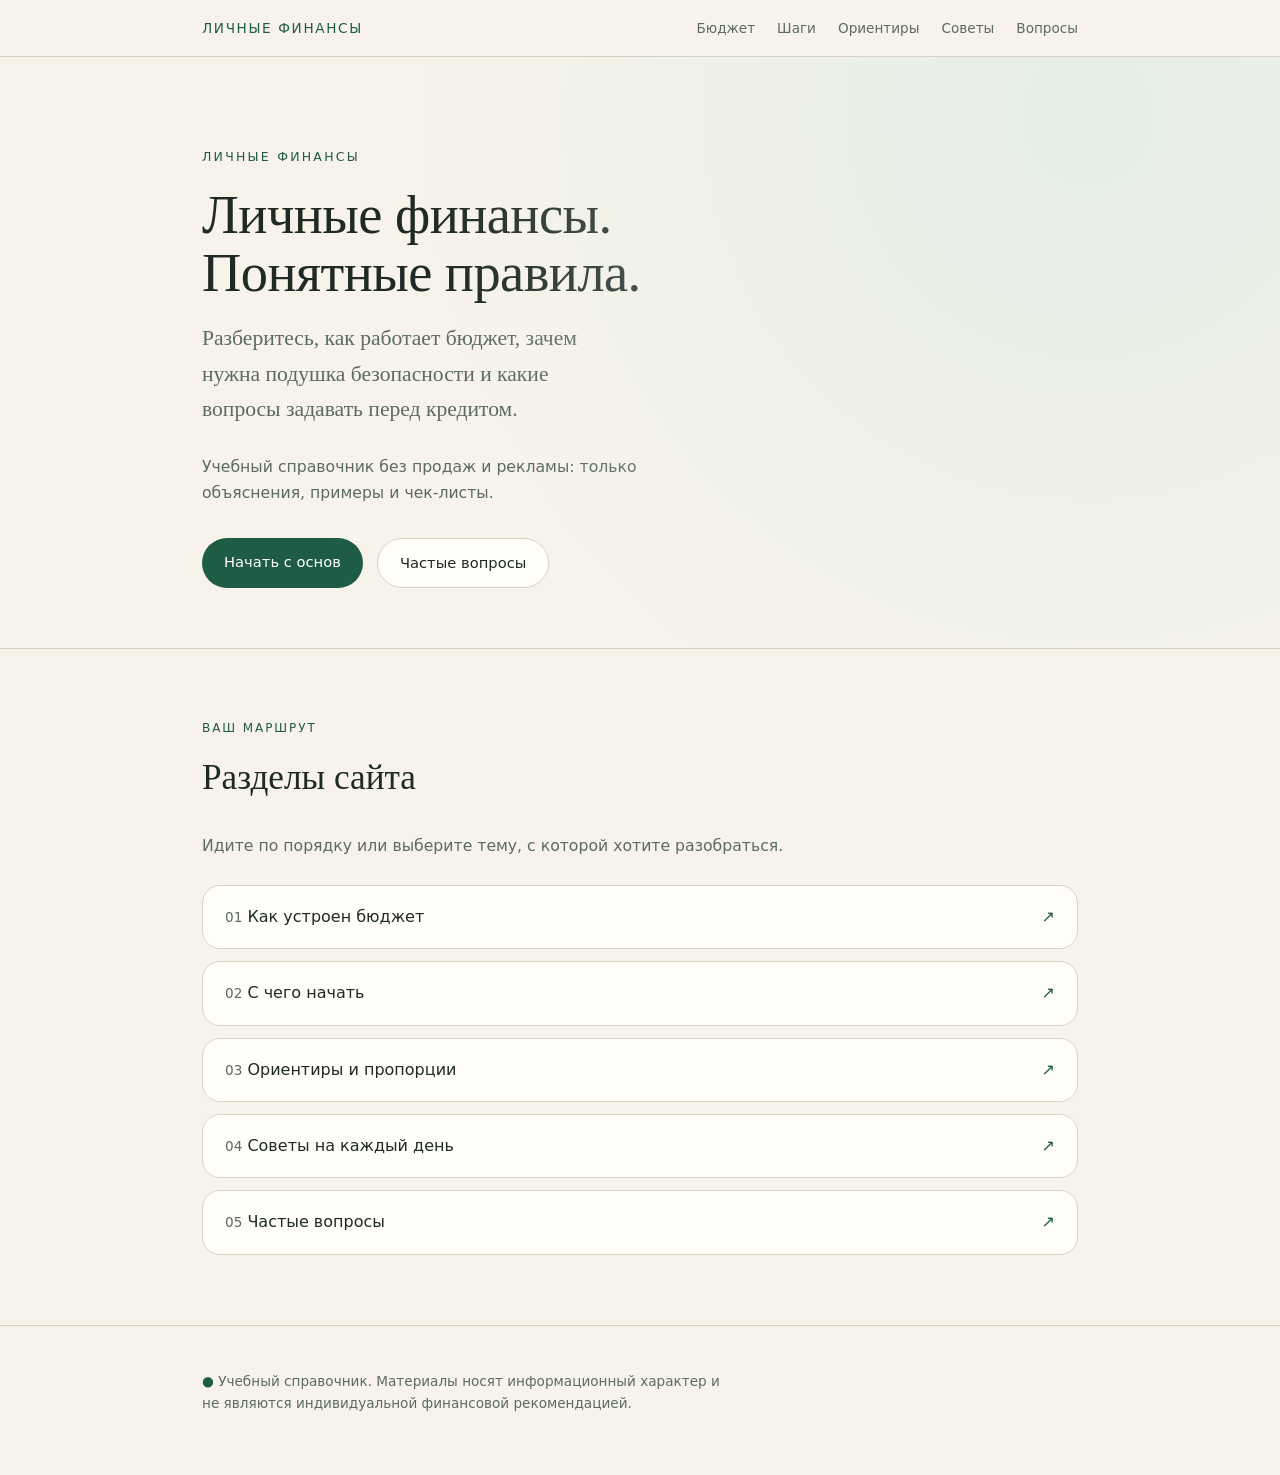
==== index.html @ f26d4067 "Add files via upload" ====
<!DOCTYPE html>
<html lang="ru">
<head>
<meta charset="UTF-8">
<meta name="viewport" content="width=device-width, initial-scale=1.0">
<title>Личные финансы. Понятные правила.</title>
<link rel="stylesheet" href="css.css">
</head>
<body>
<div id="progress"></div>

<nav class="top">
  <div class="wrap">
    <a class="brand" href="index.html">Личные финансы</a>
    <div class="navlinks">
      <a href="budget.html">Бюджет</a>
      <a href="steps.html">Шаги</a>
      <a href="compare.html">Ориентиры</a>
      <a href="tips.html">Советы</a>
      <a href="faq.html">Вопросы</a>
    </div>
  </div>
</nav>

<header class="hero">
  <div class="wrap">
    <div class="eyebrow reveal">Личные финансы</div>
    <h1 class="reveal d1">Личные финансы.<br>Понятные правила.</h1>
    <p class="sub reveal d2">Разберитесь, как работает бюджет, зачем нужна подушка безопасности и какие вопросы задавать перед кредитом.</p>
    <p class="lead reveal d3">Учебный справочник без продаж и рекламы: только объяснения, примеры и чек-листы.</p>
    <div class="hero-actions reveal d3">
      <a class="btn btn-primary" href="budget.html">Начать с основ</a>
      <a class="btn btn-ghost" href="faq.html">Частые вопросы</a>
    </div>
  </div>
</header>

<section>
  <div class="wrap">
    <div class="kicker reveal">Ваш маршрут</div>
    <h2 class="reveal d1">Разделы сайта</h2>
    <p class="lead reveal d1">Идите по порядку или выберите тему, с которой хотите разобраться.</p>
    <ul class="route-list">
      <li class="reveal d1"><a href="budget.html"><span><span class="num">01</span> Как устроен бюджет</span><span class="arrow">↗</span></a></li>
      <li class="reveal d1"><a href="steps.html"><span><span class="num">02</span> С чего начать</span><span class="arrow">↗</span></a></li>
      <li class="reveal d2"><a href="compare.html"><span><span class="num">03</span> Ориентиры и пропорции</span><span class="arrow">↗</span></a></li>
      <li class="reveal d2"><a href="tips.html"><span><span class="num">04</span> Советы на каждый день</span><span class="arrow">↗</span></a></li>
      <li class="reveal d3"><a href="faq.html"><span><span class="num">05</span> Частые вопросы</span><span class="arrow">↗</span></a></li>
    </ul>
  </div>
</section>

<footer>
  <div class="wrap">
    <p><span class="dot">●</span> Учебный справочник. Материалы носят информационный характер и не являются индивидуальной финансовой рекомендацией.</p>
  </div>
</footer>

<a href="#" class="totop" id="totop" aria-label="Наверх">↑</a>
<script src="js.js"></script>
</body>
</html>
---- css.css ----
:root{
  --bg:#f7f3ea;--paper:#fffdf8;--ink:#1f2a24;--muted:#5c6b62;
  --accent:#1e5c46;--accent-2:#c47a3d;--accent-soft:#dcece3;
  --line:#d9d2c3;--radius:18px;--shadow:0 10px 30px rgba(31,42,36,.08);
}
*{box-sizing:border-box;margin:0;padding:0}
html{scroll-behavior:smooth}
body{background:var(--bg);color:var(--ink);font-family:"Georgia","Times New Roman",serif;line-height:1.65;-webkit-font-smoothing:antialiased;overflow-x:hidden}
.wrap{max-width:920px;margin:0 auto;padding:0 22px}
a{color:var(--accent)}

#progress{position:fixed;top:0;left:0;height:3px;width:0%;background:linear-gradient(90deg,var(--accent),var(--accent-2));z-index:100;transition:width .1s linear}

nav.top{position:sticky;top:0;z-index:90;background:rgba(247,243,234,.85);backdrop-filter:blur(10px);border-bottom:1px solid var(--line)}
nav.top .wrap{display:flex;align-items:center;justify-content:space-between;height:56px}
.brand{font-family:system-ui,sans-serif;font-size:.85rem;letter-spacing:.12em;text-transform:uppercase;color:var(--accent);text-decoration:none}
.navlinks{display:flex;gap:22px}
.navlinks a{font-family:system-ui,sans-serif;font-size:.85rem;text-decoration:none;color:var(--muted);transition:color .2s;position:relative}
.navlinks a::after{content:"";position:absolute;left:0;bottom:-4px;height:2px;width:0;background:var(--accent);transition:width .25s}
.navlinks a:hover,.navlinks a.active{color:var(--accent)}
.navlinks a:hover::after,.navlinks a.active::after{width:100%}
@media(max-width:680px){.navlinks{display:none}}

.hero{padding:90px 0 60px;border-bottom:1px solid var(--line);position:relative}
.hero::before{content:"";position:absolute;inset:0;pointer-events:none;background:radial-gradient(circle at 85% 10%,var(--accent-soft),transparent 55%);opacity:.7}
.eyebrow{font-family:system-ui,sans-serif;font-size:.78rem;letter-spacing:.18em;text-transform:uppercase;color:var(--accent);margin-bottom:18px}
h1{font-size:clamp(2rem,5vw,3.4rem);line-height:1.08;font-weight:400;letter-spacing:-.01em}
.hero .sub{font-size:clamp(1.05rem,2.4vw,1.35rem);color:var(--muted);margin-top:18px;max-width:36ch}
.hero .lead{margin-top:26px;max-width:54ch;font-family:system-ui,sans-serif;font-size:.98rem;color:var(--muted)}
.hero-actions{margin-top:32px;display:flex;gap:14px;flex-wrap:wrap}
.btn{font-family:system-ui,sans-serif;font-size:.92rem;text-decoration:none;padding:12px 22px;border-radius:999px;transition:transform .2s,box-shadow .2s,background .2s;display:inline-block}
.btn-primary{background:var(--accent);color:#fff}
.btn-primary:hover{transform:translateY(-2px);box-shadow:0 8px 20px rgba(30,92,70,.3)}
.btn-ghost{border:1px solid var(--line);color:var(--ink);background:var(--paper)}
.btn-ghost:hover{border-color:var(--accent);transform:translateY(-2px)}

section{padding:70px 0;border-bottom:1px solid var(--line)}
.kicker{font-family:system-ui,sans-serif;font-size:.75rem;letter-spacing:.16em;text-transform:uppercase;color:var(--accent);margin-bottom:10px}
h2{font-size:clamp(1.5rem,3.5vw,2.2rem);font-weight:400;margin-bottom:26px}
.lead{font-family:system-ui,sans-serif;font-size:.98rem;color:var(--muted);max-width:60ch;margin-bottom:26px}

.reveal{opacity:0;transform:translateY(28px);transition:opacity .7s ease,transform .7s ease}
.reveal.visible{opacity:1;transform:none}
.reveal.d1{transition-delay:.08s}.reveal.d2{transition-delay:.16s}.reveal.d3{transition-delay:.24s}

.how{display:grid;grid-template-columns:repeat(3,1fr);gap:18px}
@media(max-width:760px){.how{grid-template-columns:1fr}}
.card{background:var(--paper);border:1px solid var(--line);border-radius:var(--radius);padding:24px;transition:transform .25s,box-shadow .25s,border-color .25s}
.card:hover{transform:translateY(-4px);box-shadow:var(--shadow);border-color:var(--accent)}
.card .label{font-family:system-ui,sans-serif;font-size:.72rem;letter-spacing:.14em;text-transform:uppercase;color:var(--muted);margin-bottom:8px}
.card .value{font-size:1.15rem;margin-bottom:6px}
.card .note{font-family:system-ui,sans-serif;font-size:.88rem;color:var(--muted)}
.condition{margin-top:20px;background:var(--accent-soft);border-left:3px solid var(--accent);border-radius:8px;padding:14px 18px;font-family:system-ui,sans-serif;font-size:.92rem}

.steps{display:grid;gap:14px}
.step{display:grid;grid-template-columns:56px 1fr;gap:18px;align-items:start;background:var(--paper);border:1px solid var(--line);border-radius:var(--radius);padding:22px;transition:transform .25s,box-shadow .25s,border-color .25s}
.step:hover{transform:translateX(4px);border-color:var(--accent);box-shadow:var(--shadow)}
.step .num{font-family:system-ui,sans-serif;font-size:1.4rem;color:var(--accent);width:48px;height:48px;border-radius:50%;background:var(--accent-soft);display:flex;align-items:center;justify-content:center;font-weight:600}
.step h3{font-size:1.1rem;font-weight:400;margin-bottom:4px}
.step p{font-family:system-ui,sans-serif;font-size:.9rem;color:var(--muted)}

.route-list{list-style:none;display:grid;gap:12px}
.route-list li a{display:flex;align-items:center;justify-content:space-between;gap:14px;background:var(--paper);border:1px solid var(--line);border-radius:var(--radius);padding:18px 22px;text-decoration:none;color:var(--ink);font-family:system-ui,sans-serif;font-size:1rem;transition:.22s}
.route-list li a:hover{border-color:var(--accent);transform:translateY(-2px);box-shadow:var(--shadow)}
.route-list .num{color:var(--muted);font-size:.85rem;min-width:2.2em}
.route-list .arrow{color:var(--accent);transition:transform .22s}
.route-list li a:hover .arrow{transform:translate(3px,-3px)}

.compare{width:100%;border-collapse:collapse;font-family:system-ui,sans-serif;font-size:.92rem;background:var(--paper);border-radius:var(--radius);overflow:hidden;border:1px solid var(--line)}
.compare th,.compare td{padding:14px 18px;text-align:left;border-bottom:1px solid var(--line)}
.compare th{background:var(--accent-soft);color:var(--accent);font-weight:600;font-size:.82rem;letter-spacing:.04em;text-transform:uppercase}
.compare tr:last-child td{border-bottom:none}
.compare tbody tr{transition:background .2s}
.compare tbody tr:hover{background:#fbf8f1}

.faq{display:grid;gap:14px}
details{background:var(--paper);border:1px solid var(--line);border-radius:var(--radius);padding:18px 22px;transition:border-color .25s,box-shadow .25s}
details:hover{border-color:var(--accent)}
details[open]{border-color:var(--accent);box-shadow:var(--shadow)}
summary{cursor:pointer;font-size:1.05rem;list-style:none;display:flex;justify-content:space-between;gap:16px;align-items:center}
summary::-webkit-details-marker{display:none}
summary::after{content:"+";color:var(--accent);font-family:system-ui,sans-serif;font-size:1.3rem;transition:transform .25s}
details[open] summary::after{content:"−"}
details p{margin-top:12px;font-family:system-ui,sans-serif;font-size:.95rem;color:var(--muted);animation:fade .3s ease}
@keyframes fade{from{opacity:0;transform:translateY(-4px)}to{opacity:1;transform:none}}

.tips{display:grid;grid-template-columns:repeat(2,1fr);gap:16px}
@media(max-width:640px){.tips{grid-template-columns:1fr}}
.tip{background:var(--paper);border:1px solid var(--line);border-radius:var(--radius);padding:20px;transition:transform .25s,border-color .25s}
.tip:hover{transform:translateY(-3px);border-color:var(--accent-2)}
.tip .icon{font-size:1.4rem;margin-bottom:8px;display:block}
.tip h4{font-size:1rem;font-weight:400;margin-bottom:6px}
.tip p{font-family:system-ui,sans-serif;font-size:.86rem;color:var(--muted)}

.sources{display:inline-block;margin-top:26px;font-family:system-ui,sans-serif;font-size:.92rem;text-decoration:none;border-bottom:1px solid currentColor;padding-bottom:1px;transition:color .2s}
.sources:hover{color:var(--accent-2)}

.pagenav{display:flex;justify-content:space-between;gap:14px;padding:40px 0;flex-wrap:wrap}
.pagenav a{font-family:system-ui,sans-serif;font-size:.9rem;text-decoration:none;color:var(--accent);border:1px solid var(--line);border-radius:999px;padding:10px 18px;background:var(--paper);transition:.2s}
.pagenav a:hover{border-color:var(--accent);transform:translateY(-2px)}

footer{padding:44px 0 60px}
footer p{font-family:system-ui,sans-serif;font-size:.85rem;color:var(--muted);max-width:60ch}
footer .dot{color:var(--accent)}
.totop{position:fixed;right:22px;bottom:22px;width:44px;height:44px;border-radius:50%;background:var(--accent);color:#fff;display:flex;align-items:center;justify-content:center;text-decoration:none;font-size:1.2rem;box-shadow:0 8px 20px rgba(30,92,70,.3);opacity:0;pointer-events:none;transition:opacity .3s,transform .3s;z-index:95}
.totop.show{opacity:1;pointer-events:auto}
.totop:hover{transform:translateY(-3px)}
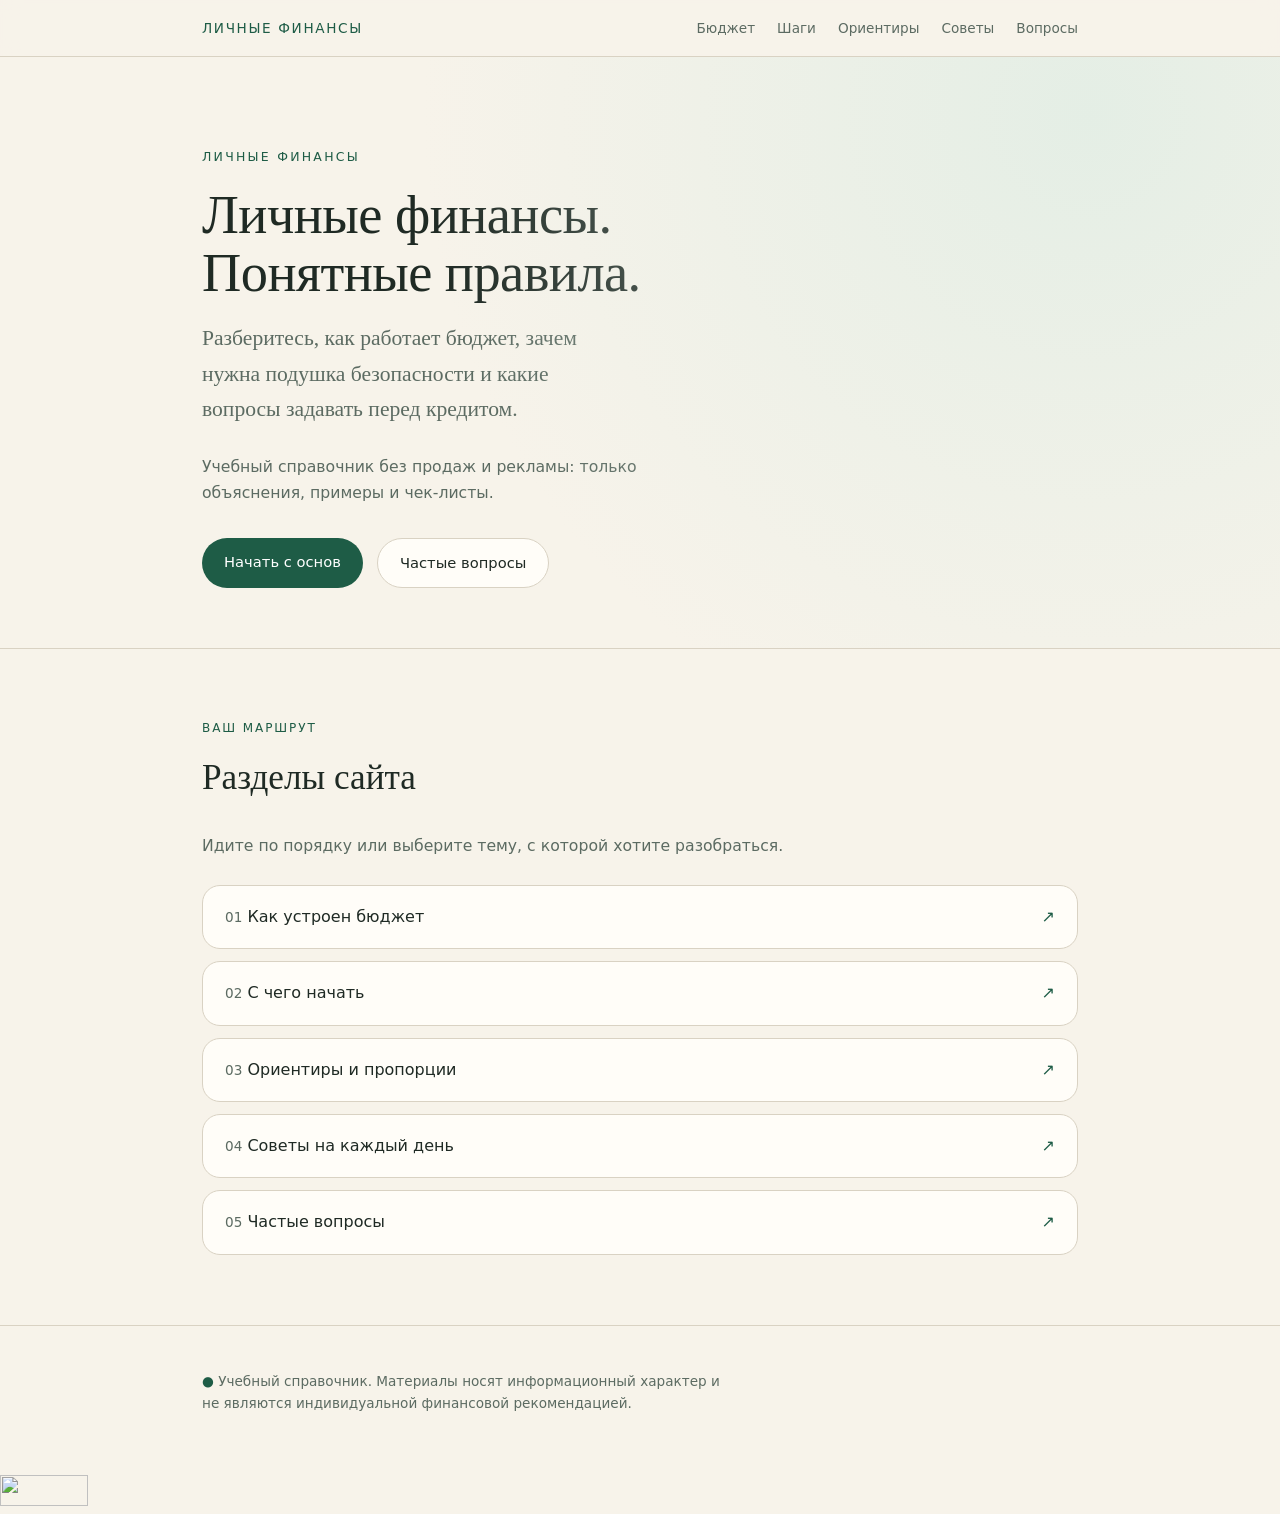
==== commit f3301cd1: "Update index.html" ====
--- a/index.html
+++ b/index.html
@@ -58,5 +58,16 @@
 
 <a href="#" class="totop" id="totop" aria-label="Наверх">↑</a>
 <script src="js.js"></script>
+  <!--LiveInternet counter--><a href="https://www.liveinternet.ru/click"
+target="_blank"><img id="licntDFA8" width="88" height="31" style="border:0" 
+title="LiveInternet: показано число просмотров и посетителей за 24 часа"
+src="[data-uri]"
+alt=""/></a><script>(function(d,s){d.getElementById("licntDFA8").src=
+"https://counter.yadro.ru/hit?t54.14;r"+escape(d.referrer)+
+((typeof(s)=="undefined")?"":";s"+s.width+"*"+s.height+"*"+
+(s.colorDepth?s.colorDepth:s.pixelDepth))+";u"+escape(d.URL)+
+";h"+escape(d.title.substring(0,150))+";"+Math.random()})
+(document,screen)</script><!--/LiveInternet-->
+
 </body>
-</html>+</html>
